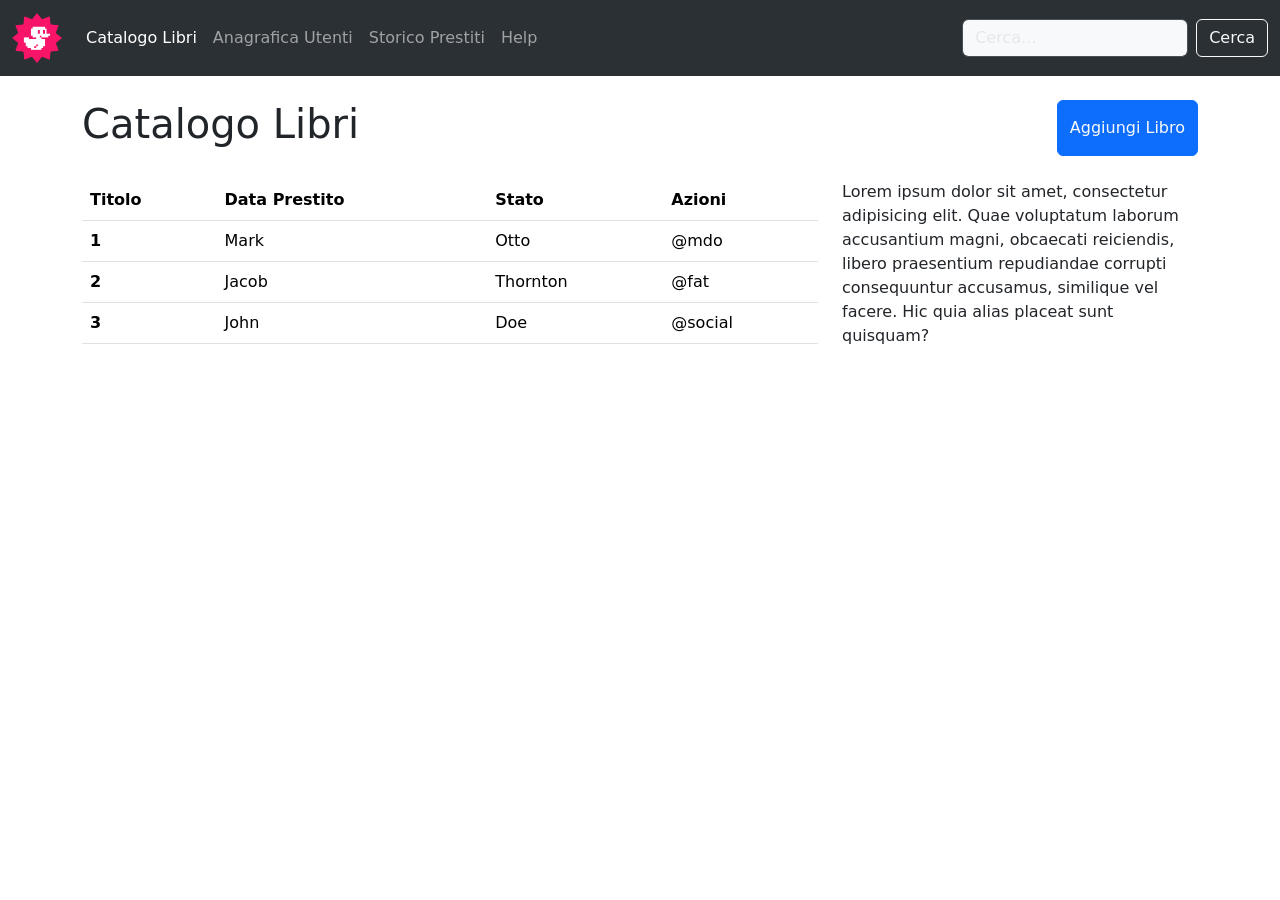
==== index.html @ 6a47a0d2 "feat: prima sezione over" ====
<!DOCTYPE html>
<html lang="it">

<head>
    <meta charset="UTF-8">
    <meta name="viewport" content="width=device-width, initial-scale=1.0">
    <title>Boostrap Dashboard</title>
    <!-- bootstrap -->
    <link href="https://cdn.jsdelivr.net/npm/bootstrap@5.3.8/dist/css/bootstrap.min.css" rel="stylesheet"
        integrity="sha384-sRIl4kxILFvY47J16cr9ZwB07vP4J8+LH7qKQnuqkuIAvNWLzeN8tE5YBujZqJLB" crossorigin="anonymous">
    <!-- css -->
    <link rel="stylesheet" href="./css/style.css">
</head>

<body>
    <!-- header -->
    <section>
        <nav class="navbar navbar-expand-lg bg-body-tertiary" data-bs-theme="dark">
            <div class="container-fluid">
                <a class="navbar-brand" href="#"><img src="./img/duck.png" class="img-logo-duck" alt="logo papera"></a>
                <button class="navbar-toggler" type="button" data-bs-toggle="collapse"
                    data-bs-target="#navbarSupportedContent" aria-controls="navbarSupportedContent"
                    aria-expanded="false" aria-label="Toggle navigation">
                    <span class="navbar-toggler-icon"></span>
                </button>
                <div class="collapse navbar-collapse" id="navbarSupportedContent">
                    <ul class="navbar-nav me-auto mb-2 mb-lg-0">
                        <li class="nav-item">
                            <a class="nav-link active" aria-current="page" href="#">Catalogo Libri</a>
                        </li>
                        <li class="nav-item">
                            <a class="nav-link" href="#">Anagrafica Utenti</a>
                        </li>
                        <li class="nav-item">
                            <a class="nav-link" href="#">Storico Prestiti</a>
                        </li>
                        <li class="nav-item">
                            <a class="nav-link" href="#">Help</a>
                        </li>
                    </ul>
                    <form class="d-flex" role="search">
                        <input class="form-control me-2 bg-light text-body-tertiary" type="search"
                            placeholder="Cerca..." aria-label="Search" />
                        <button class="btn btn-outline-light" type="submit">Cerca</button>
                    </form>
                </div>
            </div>
        </nav>
    </section>
    <!-- fine header -->
    <!-- main -->
    <section>
       
                <!-- over -->
                 <div class="container">
                 <div class="d-flex flex-row justify-content-between py-4"><h1>Catalogo Libri</h1><button type="button" class="btn btn-primary"><a href="#" class="link-light text-decoration-none">Aggiungi Libro</a></button></div></div>
                 <!-- over -->
                   <div class="container">
            <div class="row flex-column flex-lg-row">
                <!-- sinistra -->
                <div class="col col-8">
                    <table class="table">
                        <thead>
                            <tr>
                                <th scope="col">Titolo</th>
                                <th scope="col">Data Prestito</th>
                                <th scope="col">Stato</th>
                                <th scope="col">Azioni</th>
                            </tr>
                        </thead>
                        <tbody>
                            <tr>
                                <th scope="row">1</th>
                                <td>Mark</td>
                                <td>Otto</td>
                                <td>@mdo</td>
                            </tr>
                            <tr>
                                <th scope="row">2</th>
                                <td>Jacob</td>
                                <td>Thornton</td>
                                <td>@fat</td>
                            </tr>
                            <tr>
                                <th scope="row">3</th>
                                <td>John</td>
                                <td>Doe</td>
                                <td>@social</td>
                            </tr>
                        </tbody>
                    </table>
                </div>
                <!-- sinistra -->
                <!-- destra -->
                <div class="col col-4">Lorem ipsum dolor sit amet, consectetur adipisicing elit. Quae voluptatum laborum
                    accusantium magni, obcaecati reiciendis, libero praesentium repudiandae corrupti consequuntur
                    accusamus, similique vel facere. Hic quia alias placeat sunt quisquam?</div>
                <!-- destra -->
            </div>
        </div>
    </section>
    <!-- fine main -->
    <!-- javascript -->
    <script src="https://cdn.jsdelivr.net/npm/bootstrap@5.3.3/dist/js/bootstrap.bundle.min.js"
        integrity="sha384-YvpcrYf0tY3lHB60NNkmXc5s9fDVZLESaAA55NDzOxhy9GkcIdslK1eN7N6jIeHz"
        crossorigin="anonymous"></script>
</body>

</html>
---- css/style.css ----
.img-logo-duck {
    width: 50px;
    height: auto;
}
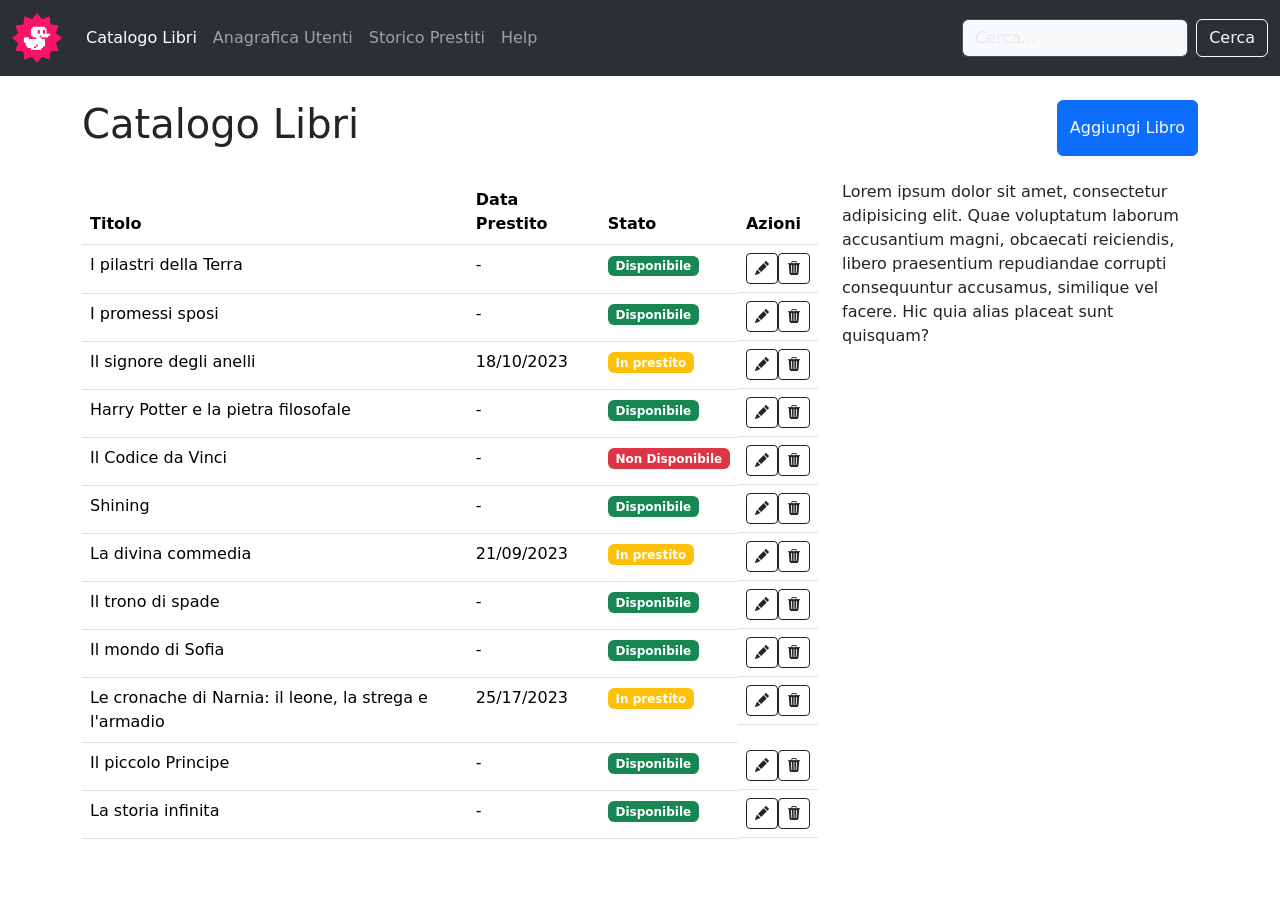
==== commit bba6678a: "feat: lista libri" ====
--- a/index.html
+++ b/index.html
@@ -8,6 +8,8 @@
     <!-- bootstrap -->
     <link href="https://cdn.jsdelivr.net/npm/bootstrap@5.3.8/dist/css/bootstrap.min.css" rel="stylesheet"
         integrity="sha384-sRIl4kxILFvY47J16cr9ZwB07vP4J8+LH7qKQnuqkuIAvNWLzeN8tE5YBujZqJLB" crossorigin="anonymous">
+    <!-- bootstrap icon -->
+    <link rel="stylesheet" href="https://cdn.jsdelivr.net/npm/bootstrap-icons@1.13.1/font/bootstrap-icons.min.css">
     <!-- css -->
     <link rel="stylesheet" href="./css/style.css">
 </head>
@@ -50,15 +52,19 @@
     <!-- fine header -->
     <!-- main -->
     <section>
-       
-                <!-- over -->
-                 <div class="container">
-                 <div class="d-flex flex-row justify-content-between py-4"><h1>Catalogo Libri</h1><button type="button" class="btn btn-primary"><a href="#" class="link-light text-decoration-none">Aggiungi Libro</a></button></div></div>
-                 <!-- over -->
-                   <div class="container">
+
+        <!-- over -->
+        <div class="container">
+            <div class="d-flex flex-row justify-content-between py-4">
+                <h1>Catalogo Libri</h1><button type="button" class="btn btn-primary"><a href="#"
+                        class="link-light text-decoration-none">Aggiungi Libro</a></button>
+            </div>
+        </div>
+        <!-- over -->
+        <div class="container">
             <div class="row flex-column flex-lg-row">
                 <!-- sinistra -->
-                <div class="col col-8">
+                <div class="col col-sm-12 col-lg-8">
                     <table class="table">
                         <thead>
                             <tr>
@@ -70,22 +76,124 @@
                         </thead>
                         <tbody>
                             <tr>
-                                <th scope="row">1</th>
-                                <td>Mark</td>
-                                <td>Otto</td>
-                                <td>@mdo</td>
-                            </tr>
-                            <tr>
-                                <th scope="row">2</th>
-                                <td>Jacob</td>
-                                <td>Thornton</td>
-                                <td>@fat</td>
-                            </tr>
-                            <tr>
-                                <th scope="row">3</th>
-                                <td>John</td>
-                                <td>Doe</td>
-                                <td>@social</td>
+                                <td>I pilastri della Terra</td>
+                                <td>&dash;</td>
+                                <td><span class="badge text-bg-success">Disponibile</span></td>
+                                <td class="d-flex flex-start"><button type="button"
+                                        class="btn btn-outline-dark btn-sm"><i
+                                            class="bi bi-pencil-fill"></i></button><button type="button"
+                                        class="btn btn-outline-dark btn-sm"><i class="bi bi-trash3-fill"></i></button>
+                                </td>
+                            </tr>
+                            <tr>
+                                <td>I promessi sposi</td>
+                                <td>&dash;</td>
+                                <td><span class="badge text-bg-success">Disponibile</span></td>
+                                <td class="d-flex flex-start"><button type="button"
+                                        class="btn btn-outline-dark btn-sm"><i
+                                            class="bi bi-pencil-fill"></i></button><button type="button"
+                                        class="btn btn-outline-dark btn-sm"><i class="bi bi-trash3-fill"></i></button>
+                                </td>
+                            </tr>
+                            <tr>
+                                <td>Il signore degli anelli</td>
+                                <td>18&sol;10&sol;2023</td>
+                                <td><span class="badge text-bg-warning text-white">In prestito</span></td>
+                                <td class="d-flex flex-start"><button type="button"
+                                        class="btn btn-outline-dark btn-sm"><i
+                                            class="bi bi-pencil-fill"></i></button><button type="button"
+                                        class="btn btn-outline-dark btn-sm"><i class="bi bi-trash3-fill"></i></button>
+                                </td>
+                            </tr>
+                            <tr>
+                                <td>Harry Potter e la pietra filosofale</td>
+                                <td>&dash;</td>
+                                <td><span class="badge text-bg-success">Disponibile</span></td>
+                                <td class="d-flex flex-start"><button type="button"
+                                        class="btn btn-outline-dark btn-sm"><i
+                                            class="bi bi-pencil-fill"></i></button><button type="button"
+                                        class="btn btn-outline-dark btn-sm"><i class="bi bi-trash3-fill"></i></button>
+                                </td>
+                            </tr>
+                            <tr>
+                                <td>Il Codice da Vinci</td>
+                                <td>&dash;</td>
+                                <td><span class="badge text-bg-danger">Non Disponibile</span></td>
+                                <td class="d-flex flex-start"><button type="button"
+                                        class="btn btn-outline-dark btn-sm"><i
+                                            class="bi bi-pencil-fill"></i></button><button type="button"
+                                        class="btn btn-outline-dark btn-sm"><i class="bi bi-trash3-fill"></i></button>
+                                </td>
+                            </tr>
+                            <tr>
+                                <td>Shining</td>
+                                <td>&dash;</td>
+                                <td><span class="badge text-bg-success">Disponibile</span></td>
+                                <td class="d-flex flex-start"><button type="button"
+                                        class="btn btn-outline-dark btn-sm"><i
+                                            class="bi bi-pencil-fill"></i></button><button type="button"
+                                        class="btn btn-outline-dark btn-sm"><i class="bi bi-trash3-fill"></i></button>
+                                </td>
+                            </tr>
+                            <tr>
+                                <td>La divina commedia</td>
+                                <td>21&sol;09&sol;2023</td>
+                                <td><span class="badge text-bg-warning text-white">In prestito</span></td>
+                                <td class="d-flex flex-start"><button type="button"
+                                        class="btn btn-outline-dark btn-sm"><i
+                                            class="bi bi-pencil-fill"></i></button><button type="button"
+                                        class="btn btn-outline-dark btn-sm"><i class="bi bi-trash3-fill"></i></button>
+                                </td>
+                            </tr>
+                            <tr>
+                                <td>Il trono di spade</td>
+                                <td>&dash;</td>
+                                <td><span class="badge text-bg-success">Disponibile</span></td>
+                                <td class="d-flex flex-start"><button type="button"
+                                        class="btn btn-outline-dark btn-sm"><i
+                                            class="bi bi-pencil-fill"></i></button><button type="button"
+                                        class="btn btn-outline-dark btn-sm"><i class="bi bi-trash3-fill"></i></button>
+                                </td>
+                            </tr>
+                            <tr>
+                                <td>Il mondo di Sofia</td>
+                                <td>&dash;</td>
+                                <td><span class="badge text-bg-success">Disponibile</span></td>
+                                <td class="d-flex flex-start"><button type="button"
+                                        class="btn btn-outline-dark btn-sm"><i
+                                            class="bi bi-pencil-fill"></i></button><button type="button"
+                                        class="btn btn-outline-dark btn-sm"><i class="bi bi-trash3-fill"></i></button>
+                                </td>
+                            </tr>
+                            <tr>
+                                <td>Le cronache di Narnia&colon; il leone, la strega e l'armadio</td>
+                                <td>25&sol;17&sol;2023</td>
+                                <td><span class="badge text-bg-warning text-white">In prestito</span></td>
+                                <td class="d-flex flex-start"><button type="button"
+                                        class="btn btn-outline-dark btn-sm"><i
+                                            class="bi bi-pencil-fill"></i></button><button type="button"
+                                        class="btn btn-outline-dark btn-sm"><i class="bi bi-trash3-fill"></i></button>
+                                </td>
+                            </tr>
+                            <tr>
+                                <td>Il piccolo Principe</td>
+                                <td>&dash;</td>
+                                <td><span class="badge text-bg-success">Disponibile</span></td>
+                                <td class="d-flex flex-start"><button type="button"
+                                        class="btn btn-outline-dark btn-sm"><i
+                                            class="bi bi-pencil-fill"></i></button><button type="button"
+                                        class="btn btn-outline-dark btn-sm"><i class="bi bi-trash3-fill"></i></button>
+                                </td>
+                            </tr>
+                            <tr>
+                                <td>La storia infinita</td>
+                                <td>&dash;</td>
+                                <td><span class="badge text-bg-success">Disponibile</span></td>
+                                <td class="d-flex flex-start"><button type="button"
+                                        class="btn btn-outline-dark btn-sm"><i
+                                            class="bi bi-pencil-fill"></i></button><button type="button"
+                                        class="btn btn-outline-dark btn-sm"><i class="bi bi-trash3-fill"></i></button>
+                                </td>
                             </tr>
                         </tbody>
                     </table>
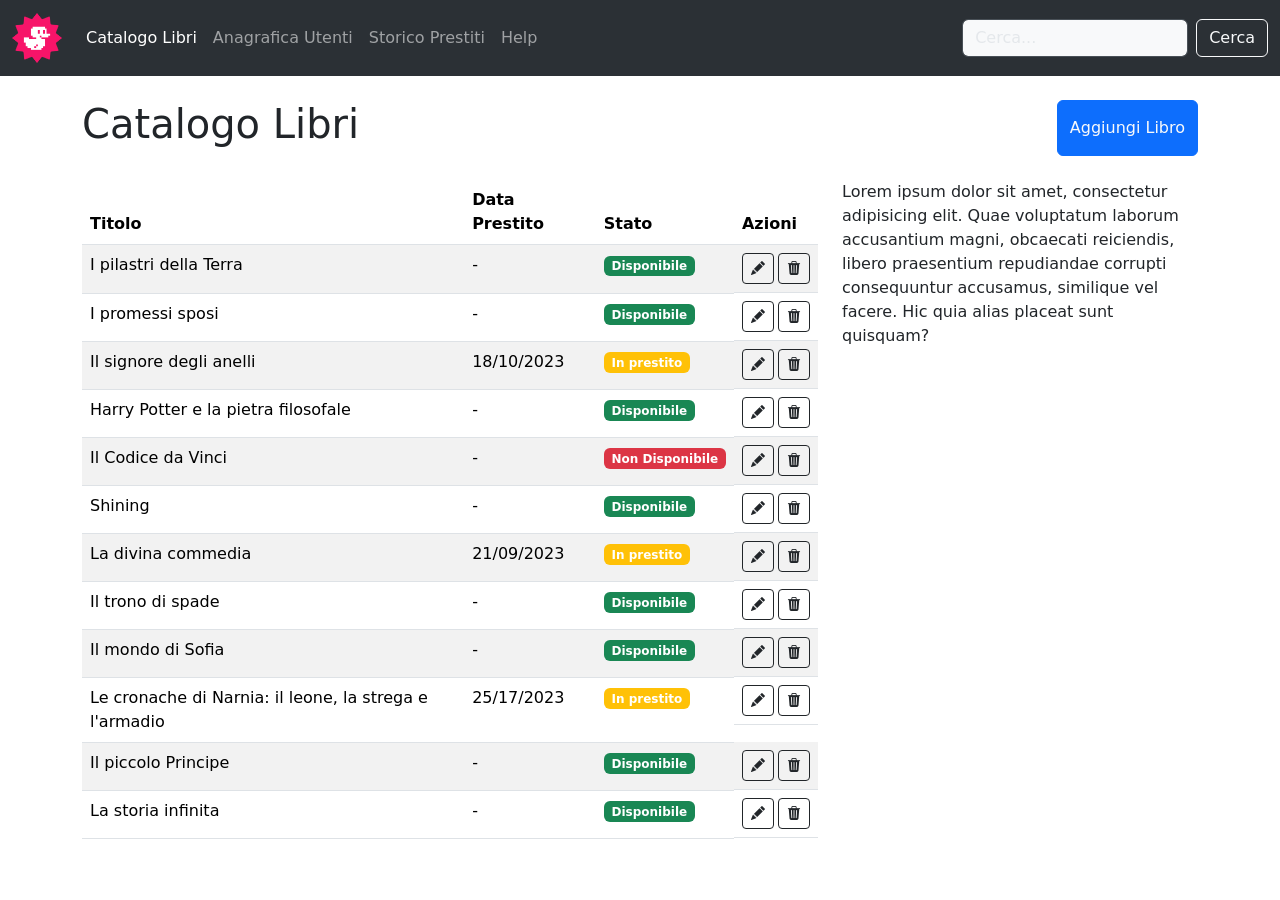
==== commit edf79562: "fix: tabella libri" ====
--- a/index.html
+++ b/index.html
@@ -65,7 +65,7 @@
             <div class="row flex-column flex-lg-row">
                 <!-- sinistra -->
                 <div class="col col-sm-12 col-lg-8">
-                    <table class="table">
+                    <table class="table table-striped">
                         <thead>
                             <tr>
                                 <th scope="col">Titolo</th>
@@ -79,7 +79,7 @@
                                 <td>I pilastri della Terra</td>
                                 <td>&dash;</td>
                                 <td><span class="badge text-bg-success">Disponibile</span></td>
-                                <td class="d-flex flex-start"><button type="button"
+                                <td class="d-flex flex-start column-gap-1"><button type="button"
                                         class="btn btn-outline-dark btn-sm"><i
                                             class="bi bi-pencil-fill"></i></button><button type="button"
                                         class="btn btn-outline-dark btn-sm"><i class="bi bi-trash3-fill"></i></button>
@@ -89,7 +89,7 @@
                                 <td>I promessi sposi</td>
                                 <td>&dash;</td>
                                 <td><span class="badge text-bg-success">Disponibile</span></td>
-                                <td class="d-flex flex-start"><button type="button"
+                                <td class="d-flex flex-start column-gap-1"><button type="button"
                                         class="btn btn-outline-dark btn-sm"><i
                                             class="bi bi-pencil-fill"></i></button><button type="button"
                                         class="btn btn-outline-dark btn-sm"><i class="bi bi-trash3-fill"></i></button>
@@ -99,7 +99,7 @@
                                 <td>Il signore degli anelli</td>
                                 <td>18&sol;10&sol;2023</td>
                                 <td><span class="badge text-bg-warning text-white">In prestito</span></td>
-                                <td class="d-flex flex-start"><button type="button"
+                                <td class="d-flex flex-start column-gap-1"><button type="button"
                                         class="btn btn-outline-dark btn-sm"><i
                                             class="bi bi-pencil-fill"></i></button><button type="button"
                                         class="btn btn-outline-dark btn-sm"><i class="bi bi-trash3-fill"></i></button>
@@ -109,7 +109,7 @@
                                 <td>Harry Potter e la pietra filosofale</td>
                                 <td>&dash;</td>
                                 <td><span class="badge text-bg-success">Disponibile</span></td>
-                                <td class="d-flex flex-start"><button type="button"
+                                <td class="d-flex flex-start column-gap-1"><button type="button"
                                         class="btn btn-outline-dark btn-sm"><i
                                             class="bi bi-pencil-fill"></i></button><button type="button"
                                         class="btn btn-outline-dark btn-sm"><i class="bi bi-trash3-fill"></i></button>
@@ -119,7 +119,7 @@
                                 <td>Il Codice da Vinci</td>
                                 <td>&dash;</td>
                                 <td><span class="badge text-bg-danger">Non Disponibile</span></td>
-                                <td class="d-flex flex-start"><button type="button"
+                                <td class="d-flex flex-start column-gap-1"><button type="button"
                                         class="btn btn-outline-dark btn-sm"><i
                                             class="bi bi-pencil-fill"></i></button><button type="button"
                                         class="btn btn-outline-dark btn-sm"><i class="bi bi-trash3-fill"></i></button>
@@ -129,7 +129,7 @@
                                 <td>Shining</td>
                                 <td>&dash;</td>
                                 <td><span class="badge text-bg-success">Disponibile</span></td>
-                                <td class="d-flex flex-start"><button type="button"
+                                <td class="d-flex flex-start column-gap-1"><button type="button"
                                         class="btn btn-outline-dark btn-sm"><i
                                             class="bi bi-pencil-fill"></i></button><button type="button"
                                         class="btn btn-outline-dark btn-sm"><i class="bi bi-trash3-fill"></i></button>
@@ -139,7 +139,7 @@
                                 <td>La divina commedia</td>
                                 <td>21&sol;09&sol;2023</td>
                                 <td><span class="badge text-bg-warning text-white">In prestito</span></td>
-                                <td class="d-flex flex-start"><button type="button"
+                                <td class="d-flex flex-start column-gap-1"><button type="button"
                                         class="btn btn-outline-dark btn-sm"><i
                                             class="bi bi-pencil-fill"></i></button><button type="button"
                                         class="btn btn-outline-dark btn-sm"><i class="bi bi-trash3-fill"></i></button>
@@ -149,7 +149,7 @@
                                 <td>Il trono di spade</td>
                                 <td>&dash;</td>
                                 <td><span class="badge text-bg-success">Disponibile</span></td>
-                                <td class="d-flex flex-start"><button type="button"
+                                <td class="d-flex flex-start column-gap-1"><button type="button"
                                         class="btn btn-outline-dark btn-sm"><i
                                             class="bi bi-pencil-fill"></i></button><button type="button"
                                         class="btn btn-outline-dark btn-sm"><i class="bi bi-trash3-fill"></i></button>
@@ -159,7 +159,7 @@
                                 <td>Il mondo di Sofia</td>
                                 <td>&dash;</td>
                                 <td><span class="badge text-bg-success">Disponibile</span></td>
-                                <td class="d-flex flex-start"><button type="button"
+                                <td class="d-flex flex-start column-gap-1"><button type="button"
                                         class="btn btn-outline-dark btn-sm"><i
                                             class="bi bi-pencil-fill"></i></button><button type="button"
                                         class="btn btn-outline-dark btn-sm"><i class="bi bi-trash3-fill"></i></button>
@@ -169,7 +169,7 @@
                                 <td>Le cronache di Narnia&colon; il leone, la strega e l'armadio</td>
                                 <td>25&sol;17&sol;2023</td>
                                 <td><span class="badge text-bg-warning text-white">In prestito</span></td>
-                                <td class="d-flex flex-start"><button type="button"
+                                <td class="d-flex flex-start column-gap-1"><button type="button"
                                         class="btn btn-outline-dark btn-sm"><i
                                             class="bi bi-pencil-fill"></i></button><button type="button"
                                         class="btn btn-outline-dark btn-sm"><i class="bi bi-trash3-fill"></i></button>
@@ -179,7 +179,7 @@
                                 <td>Il piccolo Principe</td>
                                 <td>&dash;</td>
                                 <td><span class="badge text-bg-success">Disponibile</span></td>
-                                <td class="d-flex flex-start"><button type="button"
+                                <td class="d-flex flex-start column-gap-1"><button type="button"
                                         class="btn btn-outline-dark btn-sm"><i
                                             class="bi bi-pencil-fill"></i></button><button type="button"
                                         class="btn btn-outline-dark btn-sm"><i class="bi bi-trash3-fill"></i></button>
@@ -189,7 +189,7 @@
                                 <td>La storia infinita</td>
                                 <td>&dash;</td>
                                 <td><span class="badge text-bg-success">Disponibile</span></td>
-                                <td class="d-flex flex-start"><button type="button"
+                                <td class="d-flex flex-start column-gap-1"><button type="button"
                                         class="btn btn-outline-dark btn-sm"><i
                                             class="bi bi-pencil-fill"></i></button><button type="button"
                                         class="btn btn-outline-dark btn-sm"><i class="bi bi-trash3-fill"></i></button>
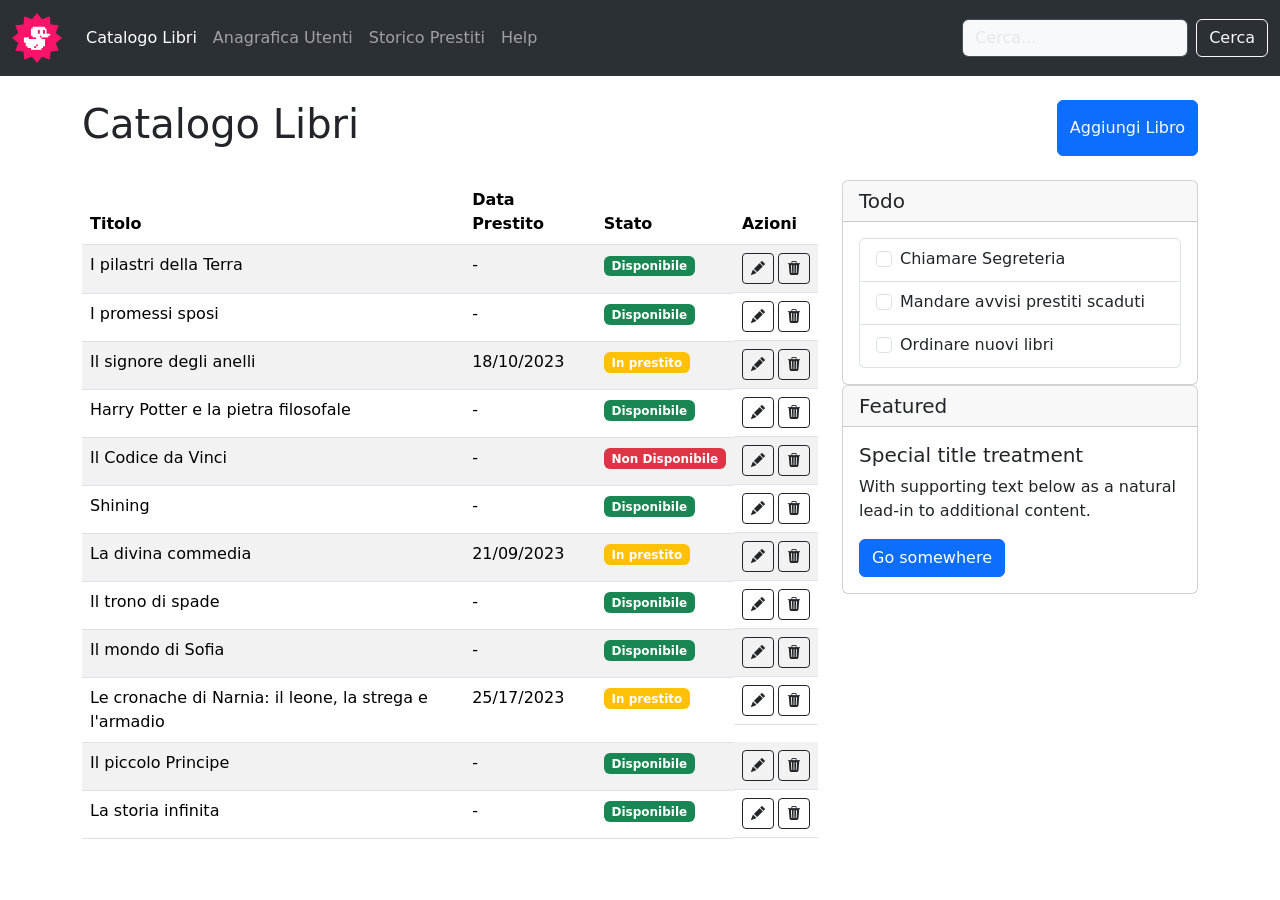
==== commit 146512d4: "feat: todo card" ====
--- a/index.html
+++ b/index.html
@@ -200,9 +200,52 @@
                 </div>
                 <!-- sinistra -->
                 <!-- destra -->
-                <div class="col col-4">Lorem ipsum dolor sit amet, consectetur adipisicing elit. Quae voluptatum laborum
-                    accusantium magni, obcaecati reiciendis, libero praesentium repudiandae corrupti consequuntur
-                    accusamus, similique vel facere. Hic quia alias placeat sunt quisquam?</div>
+                <div class="col col-4">
+                    <!-- card1 -->
+                    <div class="card">
+                        <h5 class="card-header">Todo</h5>
+                        <div class="card-body">
+                            <ul class="list-group">
+                                <li class="list-group-item">
+                                    <div class="form-check">
+                                        <input class="form-check-input" type="checkbox" value="" id="checkDefault">
+                                        <label class="form-check-label" for="checkDefault">
+                                            Chiamare Segreteria
+                                        </label>
+                                    </div>
+                                </li>
+                                <li class="list-group-item">
+                                    <div class="form-check">
+                                        <input class="form-check-input" type="checkbox" value="" id="checkDefault">
+                                        <label class="form-check-label" for="checkDefault">
+                                            Mandare avvisi prestiti scaduti
+                                        </label>
+                                    </div>
+                                </li>
+                                <li class="list-group-item">
+                                    <div class="form-check">
+                                        <input class="form-check-input" type="checkbox" value="" id="checkDefault">
+                                        <label class="form-check-label" for="checkDefault">
+                                            Ordinare nuovi libri
+                                        </label>
+                                    </div>
+                                </li>
+                            </ul>
+                        </div>
+                    </div>
+                    <!-- card1 -->
+                    <!-- card2 -->
+                    <div class="card">
+                        <h5 class="card-header">Featured</h5>
+                        <div class="card-body">
+                            <h5 class="card-title">Special title treatment</h5>
+                            <p class="card-text">With supporting text below as a natural lead-in to additional content.
+                            </p>
+                            <a href="#" class="btn btn-primary">Go somewhere</a>
+                        </div>
+                    </div>
+                    <!-- card2 -->
+                </div>
                 <!-- destra -->
             </div>
         </div>
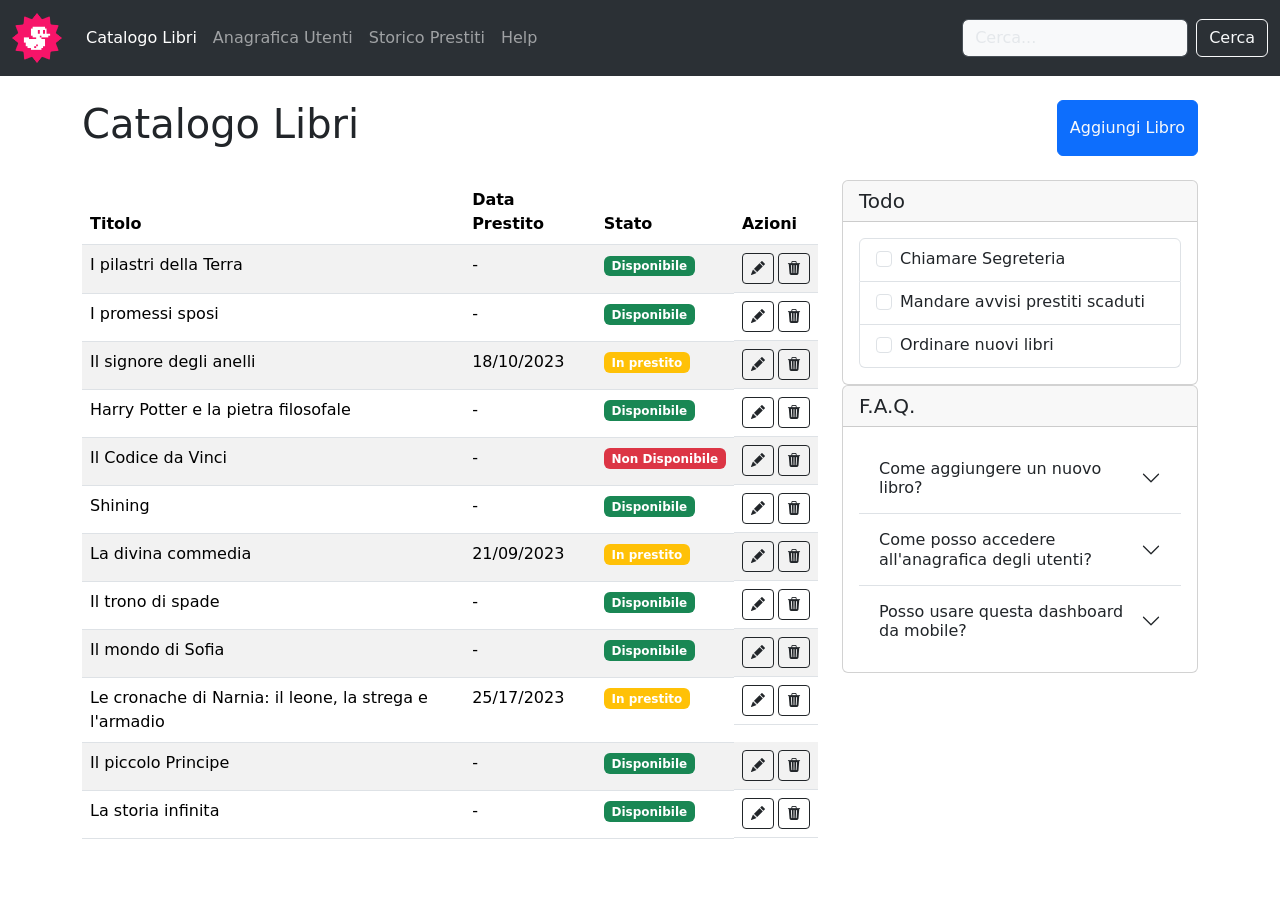
==== commit 8fb9f45b: "feat: accordion card" ====
--- a/index.html
+++ b/index.html
@@ -200,7 +200,7 @@
                 </div>
                 <!-- sinistra -->
                 <!-- destra -->
-                <div class="col col-4">
+                <div class="col col-4 pb-4">
                     <!-- card1 -->
                     <div class="card">
                         <h5 class="card-header">Todo</h5>
@@ -236,12 +236,49 @@
                     <!-- card1 -->
                     <!-- card2 -->
                     <div class="card">
-                        <h5 class="card-header">Featured</h5>
+                        <h5 class="card-header">F.A.Q.</h5>
                         <div class="card-body">
-                            <h5 class="card-title">Special title treatment</h5>
-                            <p class="card-text">With supporting text below as a natural lead-in to additional content.
-                            </p>
-                            <a href="#" class="btn btn-primary">Go somewhere</a>
+                            <div class="accordion accordion-flush" id="accordionFlushExample">
+                                <div class="accordion-item">
+                                    <h2 class="accordion-header">
+                                        <button class="accordion-button collapsed" type="button"
+                                            data-bs-toggle="collapse" data-bs-target="#flush-collapseOne"
+                                            aria-expanded="false" aria-controls="flush-collapseOne">
+                                            Come aggiungere un nuovo libro&quest;
+                                        </button>
+                                    </h2>
+                                    <div id="flush-collapseOne" class="accordion-collapse collapse"
+                                        data-bs-parent="#accordionFlushExample">
+                                        <div class="accordion-body">1</div>
+                                    </div>
+                                </div>
+                                <div class="accordion-item">
+                                    <h2 class="accordion-header">
+                                        <button class="accordion-button collapsed" type="button"
+                                            data-bs-toggle="collapse" data-bs-target="#flush-collapseTwo"
+                                            aria-expanded="false" aria-controls="flush-collapseTwo">
+                                            Come posso accedere all'anagrafica degli utenti&quest;
+                                        </button>
+                                    </h2>
+                                    <div id="flush-collapseTwo" class="accordion-collapse collapse"
+                                        data-bs-parent="#accordionFlushExample">
+                                        <div class="accordion-body">2</div>
+                                    </div>
+                                </div>
+                                <div class="accordion-item">
+                                    <h2 class="accordion-header">
+                                        <button class="accordion-button collapsed" type="button"
+                                            data-bs-toggle="collapse" data-bs-target="#flush-collapseThree"
+                                            aria-expanded="false" aria-controls="flush-collapseThree">
+                                            Posso usare questa dashboard da mobile&quest;
+                                        </button>
+                                    </h2>
+                                    <div id="flush-collapseThree" class="accordion-collapse collapse"
+                                        data-bs-parent="#accordionFlushExample">
+                                        <div class="accordion-body">3</div>
+                                    </div>
+                                </div>
+                            </div>
                         </div>
                     </div>
                     <!-- card2 -->
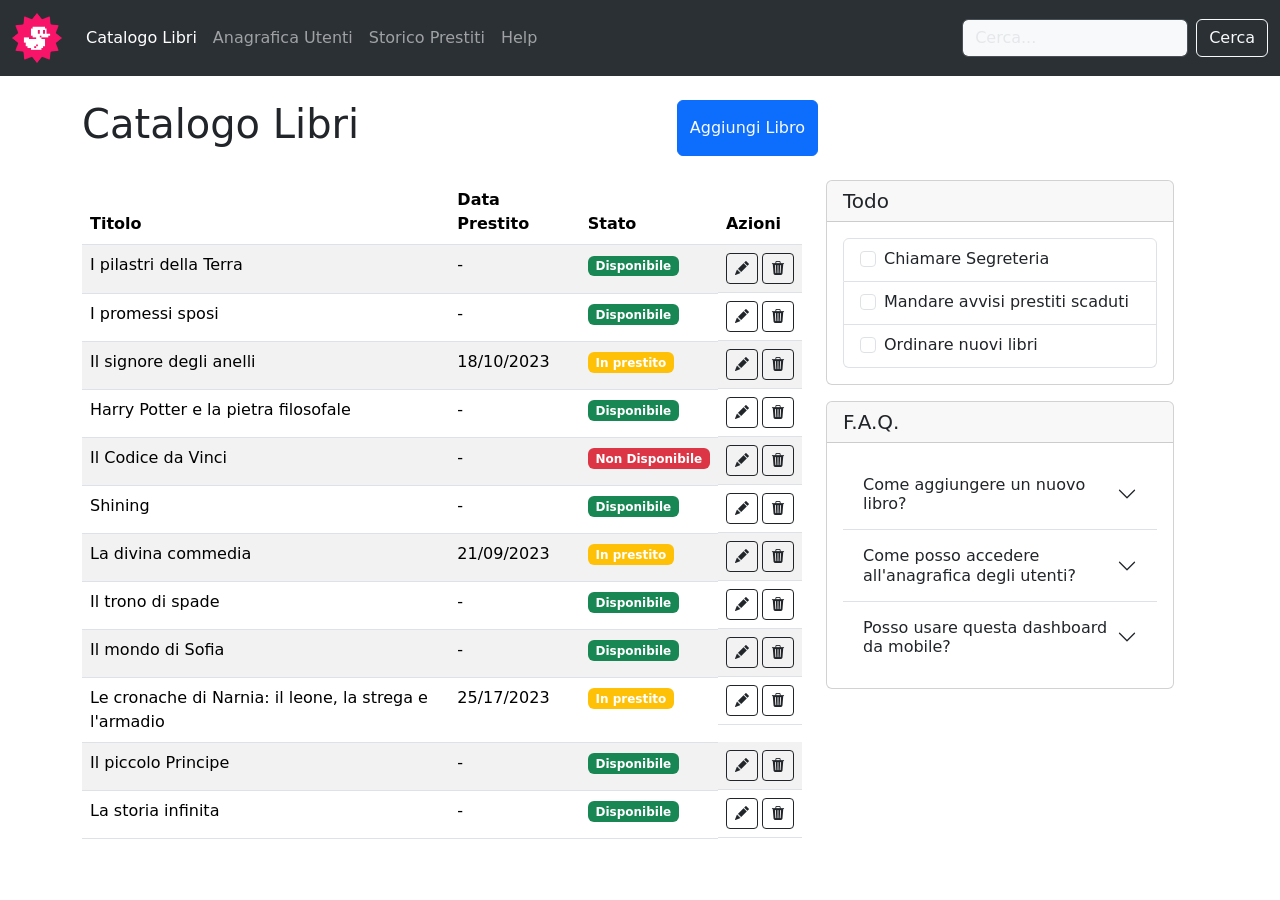
==== commit bab1da7c: "fix: card" ====
--- a/index.html
+++ b/index.html
@@ -52,18 +52,16 @@
     <!-- fine header -->
     <!-- main -->
     <section>
-
-        <!-- over -->
         <div class="container">
-            <div class="d-flex flex-row justify-content-between py-4">
+            <!-- over -->
+            <div class="row flex-lg-row">
+                <div class="col-12 col-lg-8 d-flex flex-row justify-content-between py-4">
                 <h1>Catalogo Libri</h1><button type="button" class="btn btn-primary"><a href="#"
                         class="link-light text-decoration-none">Aggiungi Libro</a></button>
             </div>
-        </div>
-        <!-- over -->
-        <div class="container">
-            <div class="row flex-column flex-lg-row">
+            <!-- over -->
                 <!-- sinistra -->
+                 <div class="row flex-lg-row">
                 <div class="col col-sm-12 col-lg-8">
                     <table class="table table-striped">
                         <thead>
@@ -200,9 +198,9 @@
                 </div>
                 <!-- sinistra -->
                 <!-- destra -->
-                <div class="col col-4 pb-4">
+                <div class="col col-12 col-lg-4">
                     <!-- card1 -->
-                    <div class="card">
+                    <div class="card mb-3">
                         <h5 class="card-header">Todo</h5>
                         <div class="card-body">
                             <ul class="list-group">
@@ -235,7 +233,7 @@
                     </div>
                     <!-- card1 -->
                     <!-- card2 -->
-                    <div class="card">
+                    <div class="card ">
                         <h5 class="card-header">F.A.Q.</h5>
                         <div class="card-body">
                             <div class="accordion accordion-flush" id="accordionFlushExample">
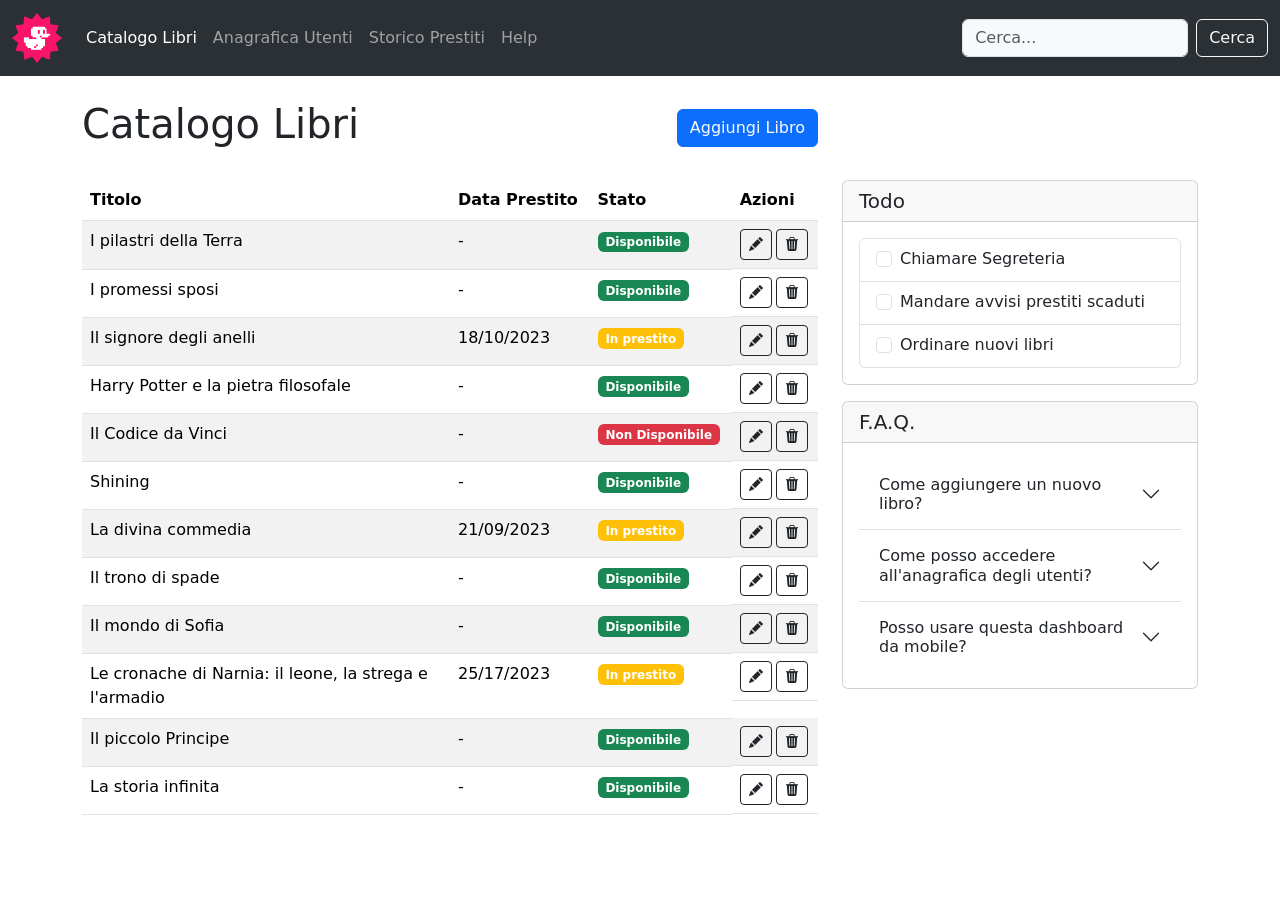
==== commit e729d7fe: "feat: creazione nuova pagina" ====
--- a/index.html
+++ b/index.html
@@ -41,10 +41,11 @@
                         </li>
                     </ul>
                     <form class="d-flex" role="search">
-                        <input class="form-control me-2 bg-light text-body-tertiary" type="search"
+                        <input class="form-control me-2 bg-light text-body-tertiary" type="search" data-bs-theme="light"
                             placeholder="Cerca..." aria-label="Search" />
                         <button class="btn btn-outline-light" type="submit">Cerca</button>
                     </form>
+                
                 </div>
             </div>
         </nav>
@@ -54,20 +55,19 @@
     <section>
         <div class="container">
             <!-- over -->
-            <div class="row flex-lg-row">
-                <div class="col-12 col-lg-8 d-flex flex-row justify-content-between py-4">
-                <h1>Catalogo Libri</h1><button type="button" class="btn btn-primary"><a href="#"
-                        class="link-light text-decoration-none">Aggiungi Libro</a></button>
-            </div>
+                         
             <!-- over -->
                 <!-- sinistra -->
                  <div class="row flex-lg-row">
-                <div class="col col-sm-12 col-lg-8">
+                     <div class="col-12 col-lg-8 d-flex justify-content-between align-items-center my-4">
+                <h1>Catalogo Libri</h1><a href="#" class="btn btn-primary link-light text-decoration-none align-items">Aggiungi Libro</a>
+            </div>
+                <div class="col-12 col-lg-8">
                     <table class="table table-striped">
                         <thead>
                             <tr>
-                                <th scope="col">Titolo</th>
-                                <th scope="col">Data Prestito</th>
+                                <th scope="col" class="w-50">Titolo</th>
+                                <th scope="col" class="d-none d-md-table-cell">Data Prestito</th>
                                 <th scope="col">Stato</th>
                                 <th scope="col">Azioni</th>
                             </tr>
@@ -75,7 +75,7 @@
                         <tbody>
                             <tr>
                                 <td>I pilastri della Terra</td>
-                                <td>&dash;</td>
+                                <td class="d-none d-md-table-cell">&dash;</td>
                                 <td><span class="badge text-bg-success">Disponibile</span></td>
                                 <td class="d-flex flex-start column-gap-1"><button type="button"
                                         class="btn btn-outline-dark btn-sm"><i
@@ -85,7 +85,7 @@
                             </tr>
                             <tr>
                                 <td>I promessi sposi</td>
-                                <td>&dash;</td>
+                                <td class="d-none d-md-table-cell">&dash;</td>
                                 <td><span class="badge text-bg-success">Disponibile</span></td>
                                 <td class="d-flex flex-start column-gap-1"><button type="button"
                                         class="btn btn-outline-dark btn-sm"><i
@@ -95,7 +95,7 @@
                             </tr>
                             <tr>
                                 <td>Il signore degli anelli</td>
-                                <td>18&sol;10&sol;2023</td>
+                                <td class="d-none d-md-table-cell">18&sol;10&sol;2023</td>
                                 <td><span class="badge text-bg-warning text-white">In prestito</span></td>
                                 <td class="d-flex flex-start column-gap-1"><button type="button"
                                         class="btn btn-outline-dark btn-sm"><i
@@ -105,7 +105,7 @@
                             </tr>
                             <tr>
                                 <td>Harry Potter e la pietra filosofale</td>
-                                <td>&dash;</td>
+                                <td class="d-none d-md-table-cell">&dash;</td>
                                 <td><span class="badge text-bg-success">Disponibile</span></td>
                                 <td class="d-flex flex-start column-gap-1"><button type="button"
                                         class="btn btn-outline-dark btn-sm"><i
@@ -115,7 +115,7 @@
                             </tr>
                             <tr>
                                 <td>Il Codice da Vinci</td>
-                                <td>&dash;</td>
+                                <td class="d-none d-md-table-cell">&dash;</td>
                                 <td><span class="badge text-bg-danger">Non Disponibile</span></td>
                                 <td class="d-flex flex-start column-gap-1"><button type="button"
                                         class="btn btn-outline-dark btn-sm"><i
@@ -125,7 +125,7 @@
                             </tr>
                             <tr>
                                 <td>Shining</td>
-                                <td>&dash;</td>
+                                <td class="d-none d-md-table-cell">&dash;</td>
                                 <td><span class="badge text-bg-success">Disponibile</span></td>
                                 <td class="d-flex flex-start column-gap-1"><button type="button"
                                         class="btn btn-outline-dark btn-sm"><i
@@ -135,7 +135,7 @@
                             </tr>
                             <tr>
                                 <td>La divina commedia</td>
-                                <td>21&sol;09&sol;2023</td>
+                                <td class="d-none d-md-table-cell">21&sol;09&sol;2023</td>
                                 <td><span class="badge text-bg-warning text-white">In prestito</span></td>
                                 <td class="d-flex flex-start column-gap-1"><button type="button"
                                         class="btn btn-outline-dark btn-sm"><i
@@ -145,7 +145,7 @@
                             </tr>
                             <tr>
                                 <td>Il trono di spade</td>
-                                <td>&dash;</td>
+                                <td class="d-none d-md-table-cell">&dash;</td>
                                 <td><span class="badge text-bg-success">Disponibile</span></td>
                                 <td class="d-flex flex-start column-gap-1"><button type="button"
                                         class="btn btn-outline-dark btn-sm"><i
@@ -155,7 +155,7 @@
                             </tr>
                             <tr>
                                 <td>Il mondo di Sofia</td>
-                                <td>&dash;</td>
+                                <td class="d-none d-md-table-cell">&dash;</td>
                                 <td><span class="badge text-bg-success">Disponibile</span></td>
                                 <td class="d-flex flex-start column-gap-1"><button type="button"
                                         class="btn btn-outline-dark btn-sm"><i
@@ -165,7 +165,7 @@
                             </tr>
                             <tr>
                                 <td>Le cronache di Narnia&colon; il leone, la strega e l'armadio</td>
-                                <td>25&sol;17&sol;2023</td>
+                                <td class="d-none d-md-table-cell">25&sol;17&sol;2023</td>
                                 <td><span class="badge text-bg-warning text-white">In prestito</span></td>
                                 <td class="d-flex flex-start column-gap-1"><button type="button"
                                         class="btn btn-outline-dark btn-sm"><i
@@ -175,7 +175,7 @@
                             </tr>
                             <tr>
                                 <td>Il piccolo Principe</td>
-                                <td>&dash;</td>
+                                <td class="d-none d-md-table-cell">&dash;</td>
                                 <td><span class="badge text-bg-success">Disponibile</span></td>
                                 <td class="d-flex flex-start column-gap-1"><button type="button"
                                         class="btn btn-outline-dark btn-sm"><i
@@ -185,7 +185,7 @@
                             </tr>
                             <tr>
                                 <td>La storia infinita</td>
-                                <td>&dash;</td>
+                                <td class="d-none d-md-table-cell">&dash;</td>
                                 <td><span class="badge text-bg-success">Disponibile</span></td>
                                 <td class="d-flex flex-start column-gap-1"><button type="button"
                                         class="btn btn-outline-dark btn-sm"><i
